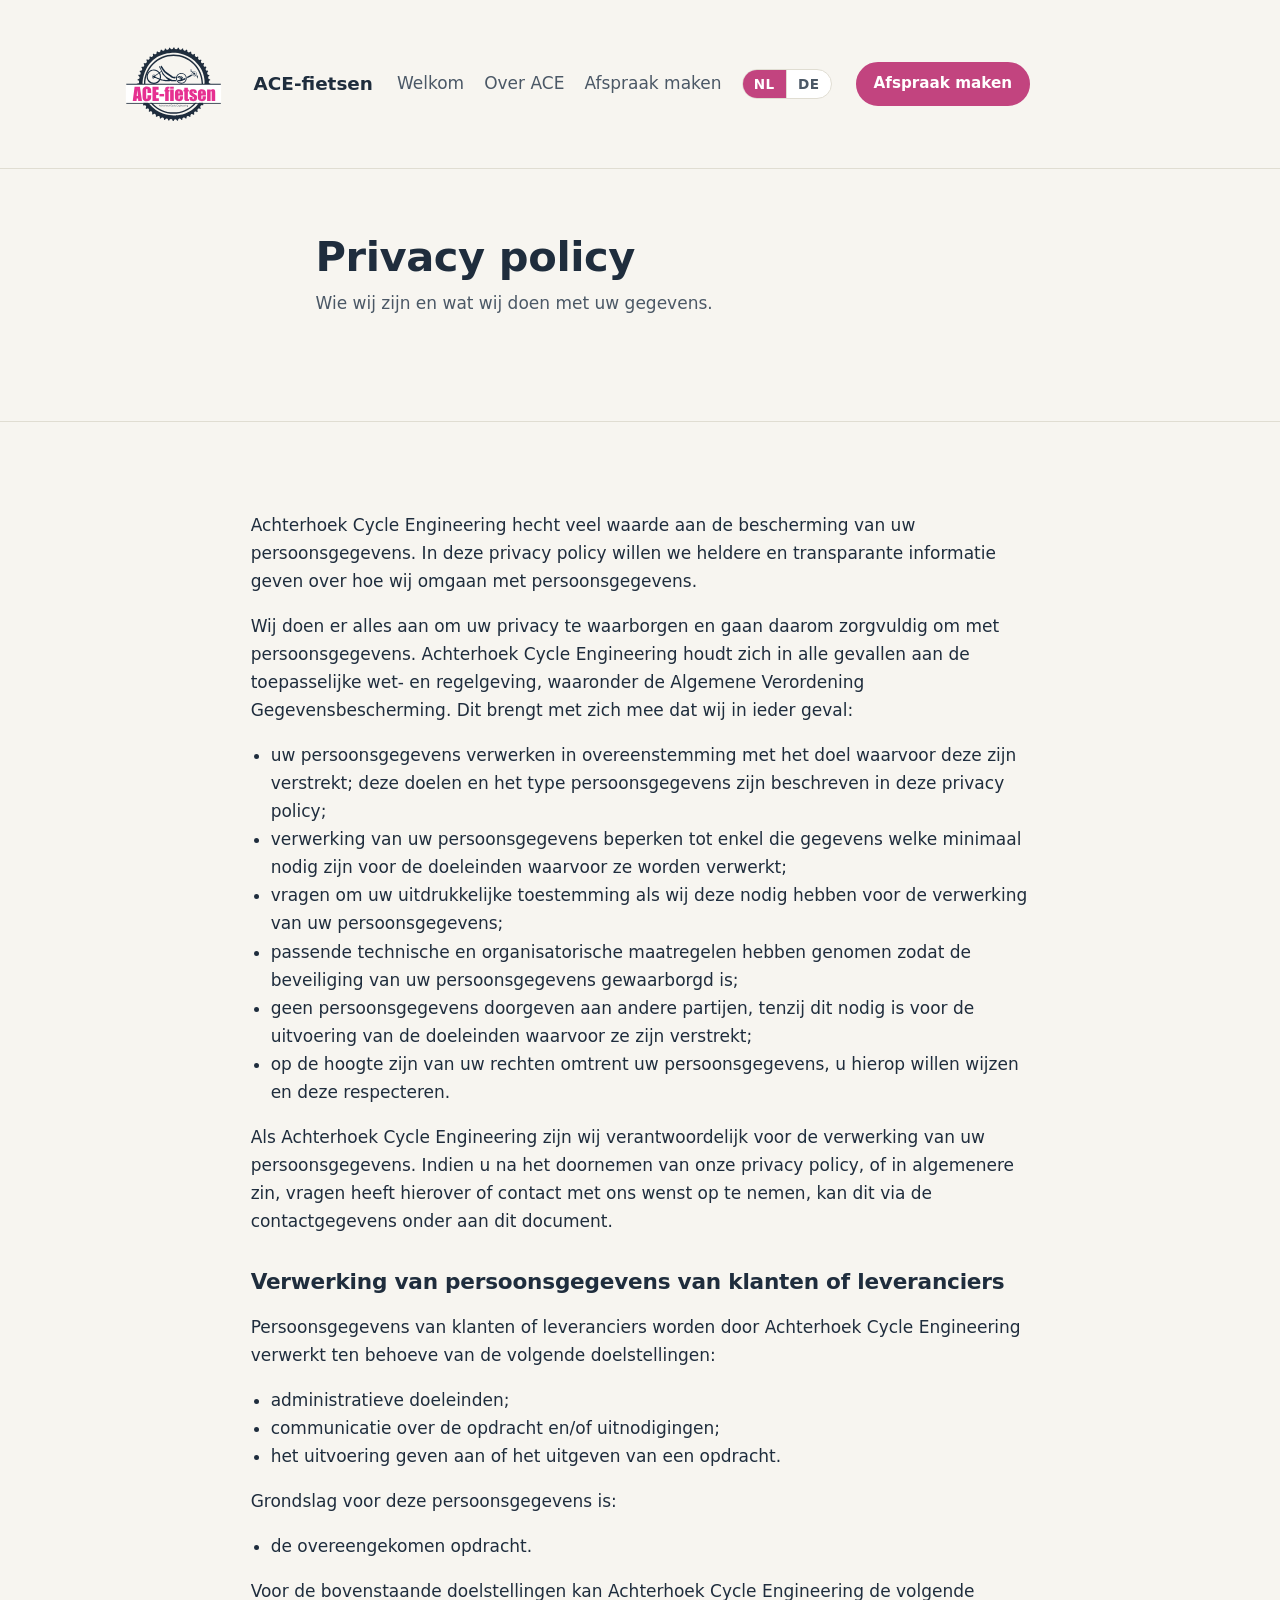
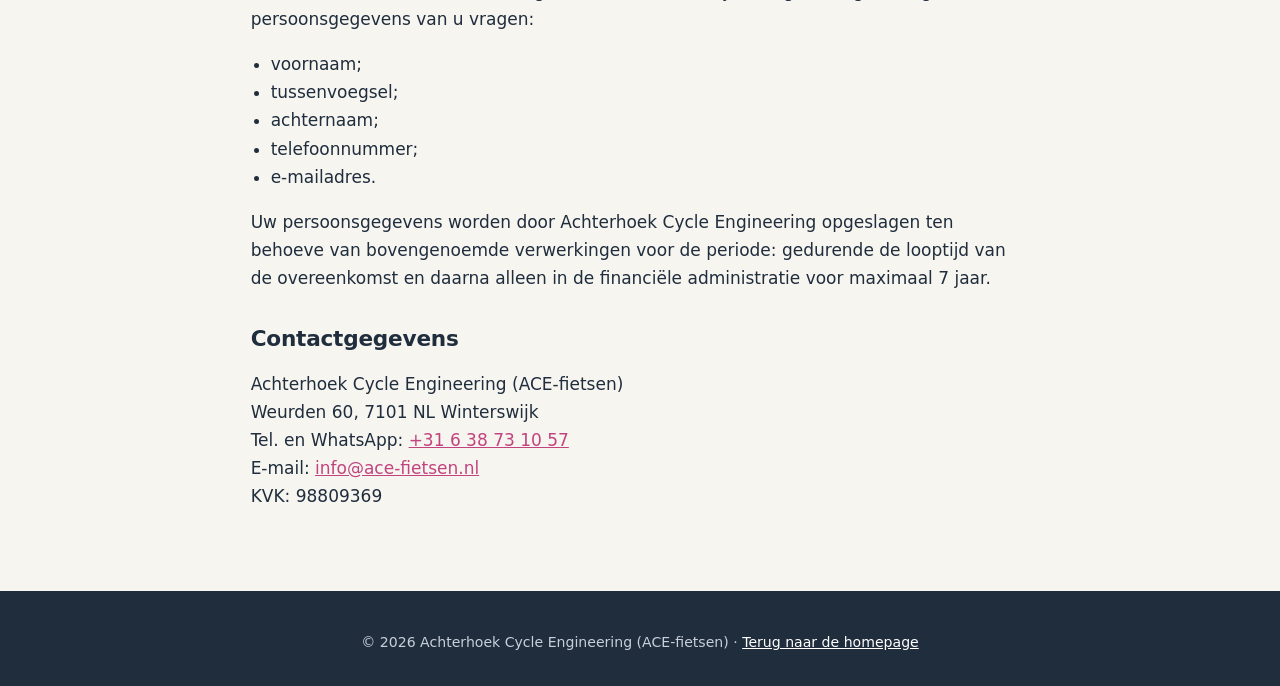
==== privacy.html @ 41c348de "Fix NL/DE spelling & grammar in i18n; polish theme, accessibility (scroll-padding, reduced motion), " ====
<!DOCTYPE html>
<html lang="nl">
<head>
  <meta charset="UTF-8" />
  <meta name="viewport" content="width=device-width, initial-scale=1" />
  <title>Privacy policy &middot; ACE-fietsen</title>
  <meta name="description" content="Privacy policy van Achterhoek Cycle Engineering (ACE-fietsen)." />
  <meta name="robots" content="noindex" />
  <script>
    try { if (localStorage.getItem("ace-lang") === "de") document.documentElement.lang = "de"; } catch (e) { /* ignore */ }
  </script>
  <link rel="stylesheet" href="css/styles.css" />
  <link rel="icon" type="image/svg+xml" href="pictures/logo_ace-fietsen.svg" />
</head>
<body data-page="privacy" id="top">
  <a class="skip-link" href="#inhoud" data-i18n="skip">Ga direct naar de inhoud</a>

  <header class="site-header">
    <div class="container nav">
      <a class="brand" href="index.html#top" aria-label="ACE-fietsen — startpagina">
        <img src="pictures/logo_ace-fietsen.svg" alt="" width="144" height="144" style="object-fit:contain" />
        <span>ACE-fietsen <span class="full">&middot; Achterhoek Cycle Engineering</span></span>
      </a>
      <nav aria-label="Hoofdmenu">
        <ul>
          <li><a href="index.html#welkom" data-i18n="nav-welkom">Welkom</a></li>
          <li><a href="index.html#over-ace" data-i18n="nav-over">Over ACE</a></li>
          <li><a href="index.html#afspraak" data-i18n="nav-afspraak">Afspraak maken</a></li>
          <li>
            <span class="lang" role="group" aria-label="Taal / Sprache">
              <button type="button" data-lang="nl" aria-pressed="true">NL</button><button type="button" data-lang="de" aria-pressed="false">DE</button>
            </span>
          </li>
        </ul>
      </nav>
      <a class="btn sm" href="index.html#afspraak" data-i18n="cta">Afspraak maken</a>
    </div>
  </header>

  <main id="inhoud">
    <section class="page-hero" aria-labelledby="titel">
      <div class="container section-head">
        <h1 id="titel" style="font-size:clamp(1.8rem,4.5vw,2.6rem);margin:0 0 .5rem" data-i18n="p-title">Privacy policy</h1>
        <p data-i18n="p-sub">Wie wij zijn en wat wij doen met uw gegevens.</p>
      </div>
    </section>

    <section aria-label="Privacy policy inhoud" style="padding-bottom:4rem">
      <div class="container prose">
        <p data-i18n="pr-1">Achterhoek Cycle Engineering hecht veel waarde aan de bescherming van uw persoonsgegevens. In deze privacy policy willen we heldere en transparante informatie geven over hoe wij omgaan met persoonsgegevens.</p>
        <p data-i18n="pr-2">Wij doen er alles aan om uw privacy te waarborgen en gaan daarom zorgvuldig om met persoonsgegevens. Achterhoek Cycle Engineering houdt zich in alle gevallen aan de toepasselijke wet- en regelgeving, waaronder de Algemene Verordening Gegevensbescherming. Dit brengt met zich mee dat wij in ieder geval:</p>
        <ul>
          <li data-i18n="pr-3a">uw persoonsgegevens verwerken in overeenstemming met het doel waarvoor deze zijn verstrekt; deze doelen en het type persoonsgegevens zijn beschreven in deze privacy policy;</li>
          <li data-i18n="pr-3b">verwerking van uw persoonsgegevens beperken tot enkel die gegevens welke minimaal nodig zijn voor de doeleinden waarvoor ze worden verwerkt;</li>
          <li data-i18n="pr-3c">vragen om uw uitdrukkelijke toestemming als wij deze nodig hebben voor de verwerking van uw persoonsgegevens;</li>
          <li data-i18n="pr-3d">passende technische en organisatorische maatregelen hebben genomen zodat de beveiliging van uw persoonsgegevens gewaarborgd is;</li>
          <li data-i18n="pr-3e">geen persoonsgegevens doorgeven aan andere partijen, tenzij dit nodig is voor de uitvoering van de doeleinden waarvoor ze zijn verstrekt;</li>
          <li data-i18n="pr-3f">op de hoogte zijn van uw rechten omtrent uw persoonsgegevens, u hierop willen wijzen en deze respecteren.</li>
        </ul>
        <p data-i18n="pr-4">Als Achterhoek Cycle Engineering zijn wij verantwoordelijk voor de verwerking van uw persoonsgegevens. Indien u na het doornemen van onze privacy policy, of in algemenere zin, vragen heeft hierover of contact met ons wenst op te nemen, kan dit via de contactgegevens onder aan dit document.</p>

        <h2 data-i18n="pr-h1">Verwerking van persoonsgegevens van klanten of leveranciers</h2>
        <p data-i18n="pr-v1">Persoonsgegevens van klanten of leveranciers worden door Achterhoek Cycle Engineering verwerkt ten behoeve van de volgende doelstellingen:</p>
        <ul>
          <li data-i18n="pr-v2">administratieve doeleinden;</li>
          <li data-i18n="pr-v3">communicatie over de opdracht en/of uitnodigingen;</li>
          <li data-i18n="pr-v4">het uitvoering geven aan of het uitgeven van een opdracht.</li>
        </ul>
        <p data-i18n="pr-v5">Grondslag voor deze persoonsgegevens is:</p>
        <ul>
          <li data-i18n="pr-v6">de overeengekomen opdracht.</li>
        </ul>
        <p data-i18n="pr-d0">Voor de bovenstaande doelstellingen kan Achterhoek Cycle Engineering de volgende persoonsgegevens van u vragen:</p>
        <ul>
          <li data-i18n="pr-d1">voornaam;</li>
          <li data-i18n="pr-d2">tussenvoegsel;</li>
          <li data-i18n="pr-d3">achternaam;</li>
          <li data-i18n="pr-d4">telefoonnummer;</li>
          <li data-i18n="pr-d5">e-mailadres.</li>
        </ul>
        <p data-i18n="pr-d6">Uw persoonsgegevens worden door Achterhoek Cycle Engineering opgeslagen ten behoeve van bovengenoemde verwerkingen voor de periode: gedurende de looptijd van de overeenkomst en daarna alleen in de financiële administratie voor maximaal 7 jaar.</p>

        <h2 data-i18n="pr-h2">Contactgegevens</h2>
        <p data-i18n="pr-c1">
          Achterhoek Cycle Engineering (ACE-fietsen)<br />
          Weurden 60, 7101 NL Winterswijk<br />
          Tel. en WhatsApp: <a href="tel:+31638731057">+31 6 38 73 10 57</a><br />
          E-mail: <a href="mailto:info@ace-fietsen.nl">info@ace-fietsen.nl</a><br />
          KVK: 98809369
        </p>
      </div>
    </section>
  </main>

  <footer class="site-footer">
    <div class="container">
      <div class="footer-bottom" style="border-top:0;margin-top:0;padding-top:0;justify-content:center">
        <span>&copy; <span id="year">2026</span> Achterhoek Cycle Engineering (ACE-fietsen) &middot; <a href="index.html" data-i18n="ft-back">Terug naar de homepage</a></span>
      </div>
    </div>
  </footer>

  <script src="js/i18n.js"></script>
  <script>document.getElementById('year').textContent = new Date().getFullYear();</script>
</body>
</html>
---- css/styles.css ----
/* ── ACE-fietsen · design tokens ─────────────────────────────── */
:root {
  --ink:        #1f2d3d;   /* logo deep navy */
  --ink-soft:   #4b5866;
  --bg:         #f7f5f0;   /* warm paper */
  --card:       #ffffff;
  --accent:     #c2447f;   /* magenta */
  --accent-dk:  #9c2f63;
  --accent-lt:  #f2cfe3;
  --amber:      #c97a1e;
  --warn-bg:    #fdf3e3;
  --line:       #e0ddd2;
  --radius:     14px;
  --shadow:     0 10px 30px rgba(31, 45, 61, .08);
  --maxw:       1080px;
}

* { box-sizing: border-box; }

html { scroll-padding-top: 180px; }
@media (prefers-reduced-motion: no-preference) {
  html { scroll-behavior: smooth; }
}

body {
  margin: 0;
  font-family: "Avenir Next", "Segoe UI", system-ui, -apple-system, sans-serif;
  font-size: 1.0625rem;
  line-height: 1.65;
  color: var(--ink);
  background: var(--bg);
}

img, svg { max-width: 100%; }

h1, h2, h3 {
  line-height: 1.15;
  letter-spacing: -0.01em;
}

a { color: var(--accent); }
a:hover { color: var(--accent-dk); }

:focus-visible {
  outline: 3px solid var(--amber);
  outline-offset: 3px;
  border-radius: 4px;
}

.container {
  width: min(var(--maxw), 100% - 2.5rem);
  margin-inline: auto;
}

.skip-link {
  position: absolute;
  left: -999px;
  top: 0;
  z-index: 100;
  background: var(--ink);
  color: #fff;
  padding: .6rem 1rem;
  border-radius: 0 0 8px 0;
}
.skip-link:focus { left: 0; }

/* ── Header (sticky) ─────────────────────────────────────────── */
.site-header {
  position: sticky;
  top: 0;
  z-index: 50;
  background: rgba(247, 245, 240, .92);
  backdrop-filter: blur(8px);
  border-bottom: 1px solid var(--line);
}

.nav {
  display: flex;
  flex-wrap: wrap;
  align-items: center;
  gap: .5rem 1.5rem;
  padding: .75rem 0;
}

.brand {
  display: flex;
  align-items: center;
  gap: .6rem;
  font-weight: 700;
  font-size: 1.15rem;
  text-decoration: none;
  color: var(--ink);
}
.brand svg { width: 30px; height: 30px; flex: none; }
.brand .full { display: none; }

.nav ul {
  display: flex;
  flex-wrap: wrap;
  gap: .25rem 1.25rem;
  list-style: none;
  margin: 0;
  padding: 0;
}

.nav ul a {
  color: var(--ink-soft);
  text-decoration: none;
  font-weight: 500;
  padding: .3rem 0;
}
.nav ul a:hover { color: var(--accent); text-decoration: underline; }

/* language toggle */
.lang {
  display: inline-flex;
  align-items: center;
  border: 1px solid var(--line);
  border-radius: 999px;
  overflow: hidden;
  background: var(--card);
}
.lang button {
  appearance: none;
  border: 0;
  background: transparent;
  padding: .35rem .7rem;
  font: inherit;
  font-size: .85rem;
  font-weight: 700;
  letter-spacing: .03em;
  color: var(--ink-soft);
  cursor: pointer;
  line-height: 1.2;
}
.lang button:first-child { border-right: 1px solid var(--line); }
.lang button[aria-pressed="true"] { background: var(--accent); color: #fff; }
.lang button:hover:not([aria-pressed="true"]) { color: var(--accent); }

.btn {
  display: inline-flex;
  align-items: center;
  gap: .5rem;
  background: var(--accent);
  color: #fff;
  font-weight: 600;
  text-decoration: none;
  padding: .7rem 1.3rem;
  border-radius: 999px;
  border: 2px solid var(--accent);
  cursor: pointer;
  font-size: 1rem;
  transition: background .15s, transform .1s;
}
.btn:hover { background: var(--accent-dk); border-color: var(--accent-dk); }
.btn:active { transform: translateY(1px); }
.btn.sm { padding: .45rem 1rem; font-size: .95rem; }

/* ── Hero ────────────────────────────────────────────────────── */
.hero {
  padding: clamp(3.5rem, 9vw, 6.5rem) 0 clamp(2.5rem, 7vw, 5rem);
  display: grid;
  gap: 2rem;
  align-items: center;
}

.eyebrow {
  display: inline-block;
  font-size: .85rem;
  font-weight: 700;
  letter-spacing: .08em;
  text-transform: uppercase;
  color: var(--accent-dk);
  background: var(--accent-lt);
  padding: .35rem .9rem;
  border-radius: 999px;
  margin-bottom: 1.1rem;
}

.hero h1 {
  font-size: clamp(2.1rem, 5.2vw, 3.4rem);
  margin: 0 0 1rem;
}

.hero p.lead {
  font-size: clamp(1.1rem, 2.2vw, 1.3rem);
  color: var(--ink-soft);
  max-width: 34ch;
  margin: 0 0 1.75rem;
}

.hero-lead { margin-bottom: 1.75rem; }
.hero-lead p.lead { margin: 0; }
#afspraak .section-head { margin-bottom: 1.1rem; }

/* ── Sections ────────────────────────────────────────────────── */
section { padding: clamp(2.5rem, 6vw, 4.5rem) 0; }
section + section { border-top: 1px solid var(--line); }

.section-head { max-width: 60ch; margin-bottom: 2rem; }
.section-head h2 { font-size: clamp(1.6rem, 3.4vw, 2.2rem); margin: 0 0 .6rem; }
.section-head p { color: var(--ink-soft); margin: 0; }

/* service cards */
.cards {
  display: grid;
  gap: 1.25rem;
  grid-template-columns: repeat(auto-fit, minmax(250px, 1fr));
}

.card {
  background: var(--card);
  border: 1px solid var(--line);
  border-radius: var(--radius);
  padding: 1.5rem;
  box-shadow: var(--shadow);
}
.card .icon {
  width: 46px; height: 46px;
  display: grid; place-items: center;
  background: var(--accent-lt);
  border-radius: 12px;
  margin-bottom: 1rem;
  color: var(--accent);
}
.card .icon svg { width: 26px; height: 26px; }
.card h3 { margin: 0 0 .5rem; font-size: 1.15rem; }
.card p { margin: 0; color: var(--ink-soft); }

/* about */
.about { display: grid; gap: 1rem; max-width: 72ch; }
.about p { margin: 0; }

/* booking grid */
.booking { display: grid; gap: 1.5rem; grid-template-columns: 1fr; max-width: 64ch; }

.contact-list {
  list-style: none;
  margin: 1rem 0 0;
  padding: 0;
  display: grid;
  gap: .7rem;
}
.contact-list li {
  display: flex;
  gap: .8rem;
  align-items: center;
  background: var(--card);
  border: 1px solid var(--line);
  padding: .75rem 1rem;
  border-radius: var(--radius);
}
.contact-list .icon { color: var(--accent); flex: none; margin-top: .15rem; }
.contact-list .icon svg { width: 22px; height: 22px; }
.wa-box { display: flex; flex-direction: column; align-items: flex-start; gap: .55rem; }
.wa-box > span { display: inline; }
.contact-list li:has(> .wa-box) { align-items: flex-start; }
.contact-list b { display:inline; font-size:.95rem; color:var(--ink); font-weight:600; margin-right:.5ch; }
.contact-soft { font-weight: 400; color: var(--ink-soft); }
.contact-list a { text-decoration: none; font-weight: 600; }
.contact-list a:hover { text-decoration: underline; }
.contact-list .btn.wa {
  margin: 0;
  padding: .45rem .9rem;
  font-size: .88rem;
  font-weight: 600;
  white-space: nowrap;
  color: #fff;
  background: var(--accent);
  border-color: var(--accent);
}
.contact-list .btn.wa:hover { background: var(--accent-dk); border-color: var(--accent-dk); text-decoration: none;
}
@media (max-width: 480px) { .contact-list .btn.wa { margin-left: 0; margin-top: .4rem; } }

/* footer */
.site-footer {
  background: var(--ink);
  color: #c8d0da;
  padding: 2.5rem 0 2rem;
}
.site-footer a { color: #fff; }
.footer-grid {
  display: grid;
  gap: 1.75rem;
  grid-template-columns: repeat(auto-fit, minmax(220px, 1fr));
}
.site-footer h4 {
  color: #fff;
  font-size: .95rem;
  letter-spacing: .06em;
  text-transform: uppercase;
  margin: 0 0 .6rem;
}
.site-footer p, .site-footer li { margin: 0; font-size: .98rem; }
.site-footer ul { list-style: none; padding: 0; display: grid; gap: .4rem; }
.footer-bottom {
  margin-top: 2rem;
  padding-top: 1.25rem;
  border-top: 1px solid #3a4a5c;
  font-size: .88rem;
  display: flex;
  flex-wrap: wrap;
  gap: .5rem 1.5rem;
  justify-content: space-between;
}

/* ── Privacy page ────────────────────────────────────────────── */
.prose { max-width: 72ch; }
.prose h2 { font-size: 1.35rem; margin-top: 2.2rem; }
.prose ul { padding-left: 1.25rem; }
.page-hero { padding-top: clamp(2.5rem, 6vw, 4rem); }

/* ── Mobile ──────────────────────────────────────────────────── */
@media (max-width: 640px) {
  body { font-size: 1rem; }

  .site-header { top: 0; }
  .nav {
    flex-wrap: wrap;
    gap: .5rem 1rem;
    padding: .6rem 0;
    row-gap: .15rem;
    justify-content: space-between;
  }
  .brand { font-size: 1.05rem; }
  .brand img { width: 120px; height: 120px; }
  .nav ul { flex: 1 1 100%; justify-content: space-between; gap: .1rem .9rem; order: 3; }
  .nav .btn { margin-left: auto; }

  .hero { padding-top: 2.5rem; }

  .card { padding: 1.15rem; }
  .section-head { margin-bottom: 1.5rem; }

  .contact-list li { flex-direction: row; padding: .8rem .9rem; gap: .7rem; }
  .contact-list span:last-child { min-width: 0; }

  .footer-grid { grid-template-columns: 1fr; gap: 1.5rem; }
  .footer-bottom { flex-direction: column; align-items: flex-start; gap: .35rem; }
}

@media (max-width: 380px) {
  .nav .btn.sm { padding: .4rem .8rem; font-size: .85rem; }
}
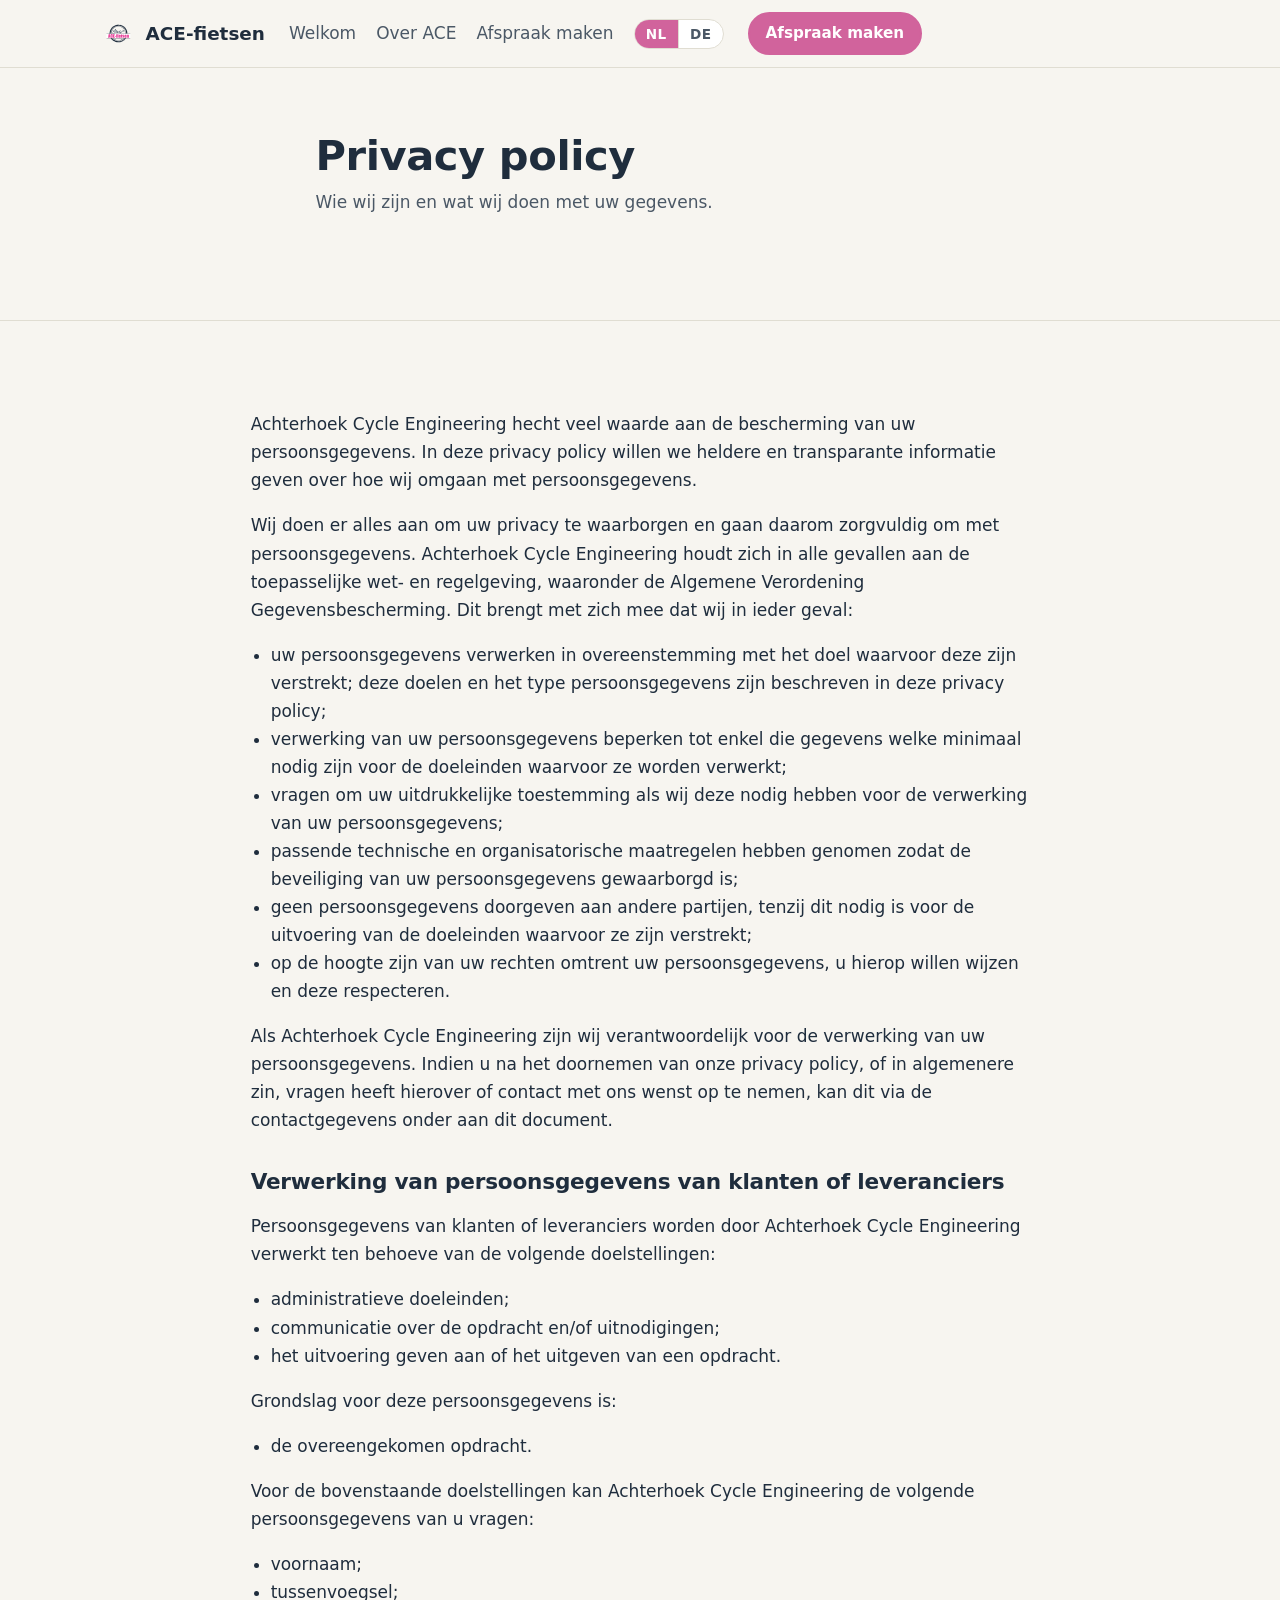
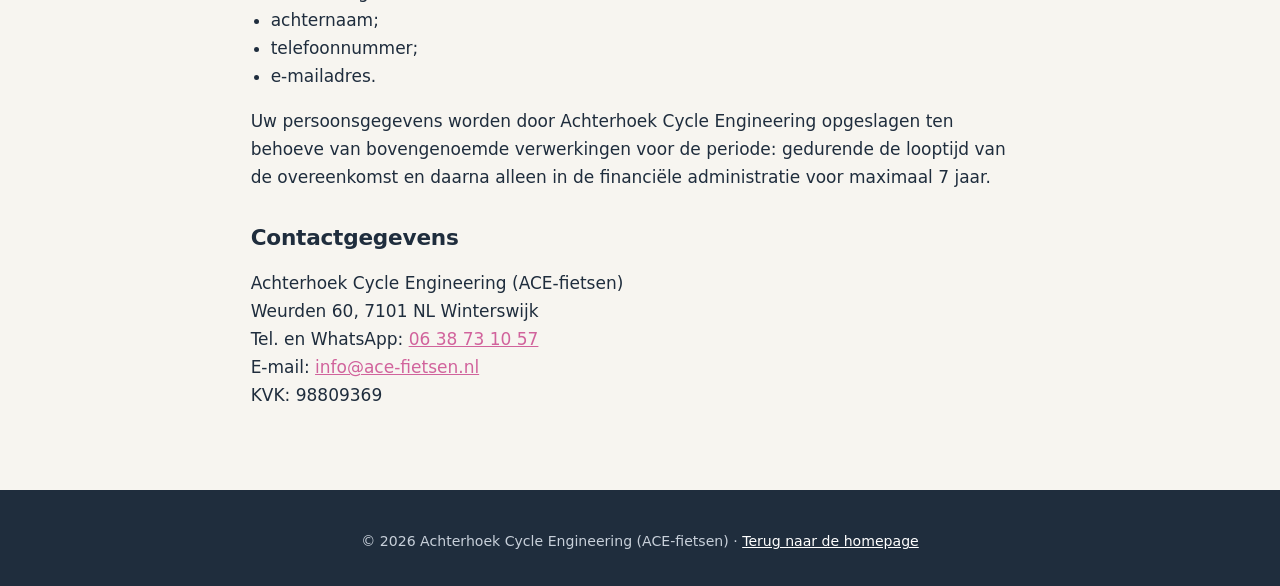
==== commit 28ba1f38: "Soften pink, shorten opening note, remove KVK from booking, mobile layout, add NL/DE language switch" ====
--- a/privacy.html
+++ b/privacy.html
@@ -6,19 +6,16 @@
   <title>Privacy policy &middot; ACE-fietsen</title>
   <meta name="description" content="Privacy policy van Achterhoek Cycle Engineering (ACE-fietsen)." />
   <meta name="robots" content="noindex" />
-  <script>
-    try { if (localStorage.getItem("ace-lang") === "de") document.documentElement.lang = "de"; } catch (e) { /* ignore */ }
-  </script>
   <link rel="stylesheet" href="css/styles.css" />
   <link rel="icon" type="image/svg+xml" href="pictures/logo_ace-fietsen.svg" />
 </head>
-<body data-page="privacy" id="top">
+<body data-page="privacy">
   <a class="skip-link" href="#inhoud" data-i18n="skip">Ga direct naar de inhoud</a>
 
   <header class="site-header">
     <div class="container nav">
       <a class="brand" href="index.html#top" aria-label="ACE-fietsen — startpagina">
-        <img src="pictures/logo_ace-fietsen.svg" alt="" width="144" height="144" style="object-fit:contain" />
+        <img src="pictures/logo_ace-fietsen.svg" alt="" width="36" height="36" style="object-fit:contain" />
         <span>ACE-fietsen <span class="full">&middot; Achterhoek Cycle Engineering</span></span>
       </a>
       <nav aria-label="Hoofdmenu">
@@ -84,7 +81,7 @@
         <p data-i18n="pr-c1">
           Achterhoek Cycle Engineering (ACE-fietsen)<br />
           Weurden 60, 7101 NL Winterswijk<br />
-          Tel. en WhatsApp: <a href="tel:+31638731057">+31 6 38 73 10 57</a><br />
+          Tel. en WhatsApp: <a href="tel:+31638731057">06 38 73 10 57</a><br />
           E-mail: <a href="mailto:info@ace-fietsen.nl">info@ace-fietsen.nl</a><br />
           KVK: 98809369
         </p>
--- a/css/styles.css
+++ b/css/styles.css
@@ -4,9 +4,9 @@
   --ink-soft:   #4b5866;
   --bg:         #f7f5f0;   /* warm paper */
   --card:       #ffffff;
-  --accent:     #c2447f;   /* magenta */
-  --accent-dk:  #9c2f63;
-  --accent-lt:  #f2cfe3;
+  --accent:     #d1639c;   /* softer magenta */
+  --accent-dk:  #a93f7d;
+  --accent-lt:  #f7e2ee;
   --amber:      #c97a1e;
   --warn-bg:    #fdf3e3;
   --line:       #e0ddd2;
@@ -17,10 +17,7 @@
 
 * { box-sizing: border-box; }
 
-html { scroll-padding-top: 180px; }
-@media (prefers-reduced-motion: no-preference) {
-  html { scroll-behavior: smooth; }
-}
+html { scroll-behavior: smooth; }
 
 body {
   margin: 0;
@@ -142,7 +139,7 @@
   align-items: center;
   gap: .5rem;
   background: var(--accent);
-  color: #fff;
+  color: #fff !important;
   font-weight: 600;
   text-decoration: none;
   padding: .7rem 1.3rem;
@@ -154,6 +151,12 @@
 }
 .btn:hover { background: var(--accent-dk); border-color: var(--accent-dk); }
 .btn:active { transform: translateY(1px); }
+.btn.ghost {
+  background: transparent;
+  color: var(--ink) !important;
+  border-color: var(--ink);
+}
+.btn.ghost:hover { background: var(--ink); color: #fff !important; }
 .btn.sm { padding: .45rem 1rem; font-size: .95rem; }
 
 /* ── Hero ────────────────────────────────────────────────────── */
@@ -170,7 +173,7 @@
   font-weight: 700;
   letter-spacing: .08em;
   text-transform: uppercase;
-  color: var(--accent-dk);
+  color: var(--accent);
   background: var(--accent-lt);
   padding: .35rem .9rem;
   border-radius: 999px;
@@ -189,9 +192,22 @@
   margin: 0 0 1.75rem;
 }
 
-.hero-lead { margin-bottom: 1.75rem; }
-.hero-lead p.lead { margin: 0; }
-#afspraak .section-head { margin-bottom: 1.1rem; }
+.hero .actions { display: flex; flex-wrap: wrap; gap: .9rem; }
+
+.hours-note {
+  margin-top: 2rem;
+  background: var(--warn-bg);
+  border: 1px solid #f0dcb8;
+  color: #7a4a0d;
+  font-weight: 600;
+  padding: .8rem 1.1rem;
+  border-radius: var(--radius);
+  display: inline-flex;
+  align-items: center;
+  gap: .55rem;
+  max-width: 100%;
+}
+.hours-note svg { flex: none; }
 
 /* ── Sections ────────────────────────────────────────────────── */
 section { padding: clamp(2.5rem, 6vw, 4.5rem) 0; }
@@ -230,48 +246,34 @@
 /* about */
 .about { display: grid; gap: 1rem; max-width: 72ch; }
 .about p { margin: 0; }
+.about p.lead { font-size: 1.15rem; color: var(--ink); }
+.sig { color: var(--ink-soft); font-style: italic; }
 
 /* booking grid */
 .booking { display: grid; gap: 1.5rem; grid-template-columns: 1fr; max-width: 64ch; }
 
 .contact-list {
   list-style: none;
-  margin: 1rem 0 0;
+  margin: 1.5rem 0 0;
   padding: 0;
   display: grid;
-  gap: .7rem;
+  gap: .9rem;
 }
 .contact-list li {
   display: flex;
-  gap: .8rem;
-  align-items: center;
+  gap: .9rem;
+  align-items: flex-start;
   background: var(--card);
   border: 1px solid var(--line);
-  padding: .75rem 1rem;
+  padding: .9rem 1.1rem;
   border-radius: var(--radius);
 }
 .contact-list .icon { color: var(--accent); flex: none; margin-top: .15rem; }
 .contact-list .icon svg { width: 22px; height: 22px; }
-.wa-box { display: flex; flex-direction: column; align-items: flex-start; gap: .55rem; }
-.wa-box > span { display: inline; }
-.contact-list li:has(> .wa-box) { align-items: flex-start; }
-.contact-list b { display:inline; font-size:.95rem; color:var(--ink); font-weight:600; margin-right:.5ch; }
+.contact-list b { display: block; font-size: .9rem; color: var(--ink-soft); font-weight: 600; }
 .contact-soft { font-weight: 400; color: var(--ink-soft); }
 .contact-list a { text-decoration: none; font-weight: 600; }
 .contact-list a:hover { text-decoration: underline; }
-.contact-list .btn.wa {
-  margin: 0;
-  padding: .45rem .9rem;
-  font-size: .88rem;
-  font-weight: 600;
-  white-space: nowrap;
-  color: #fff;
-  background: var(--accent);
-  border-color: var(--accent);
-}
-.contact-list .btn.wa:hover { background: var(--accent-dk); border-color: var(--accent-dk); text-decoration: none;
-}
-@media (max-width: 480px) { .contact-list .btn.wa { margin-left: 0; margin-top: .4rem; } }
 
 /* footer */
 .site-footer {
@@ -324,11 +326,14 @@
     justify-content: space-between;
   }
   .brand { font-size: 1.05rem; }
-  .brand img { width: 120px; height: 120px; }
+  .brand img { width: 30px; height: 30px; }
   .nav ul { flex: 1 1 100%; justify-content: space-between; gap: .1rem .9rem; order: 3; }
   .nav .btn { margin-left: auto; }
 
   .hero { padding-top: 2.5rem; }
+  .hero .actions { flex-direction: column; align-items: stretch; }
+  .hero .actions .btn { justify-content: center; }
+  .hours-note { white-space: normal; }
 
   .card { padding: 1.15rem; }
   .section-head { margin-bottom: 1.5rem; }
@@ -342,4 +347,5 @@
 
 @media (max-width: 380px) {
   .nav .btn.sm { padding: .4rem .8rem; font-size: .85rem; }
-}
+  .hero .actions .btn { padding: .65rem 1rem; font-size: .95rem; }
+}
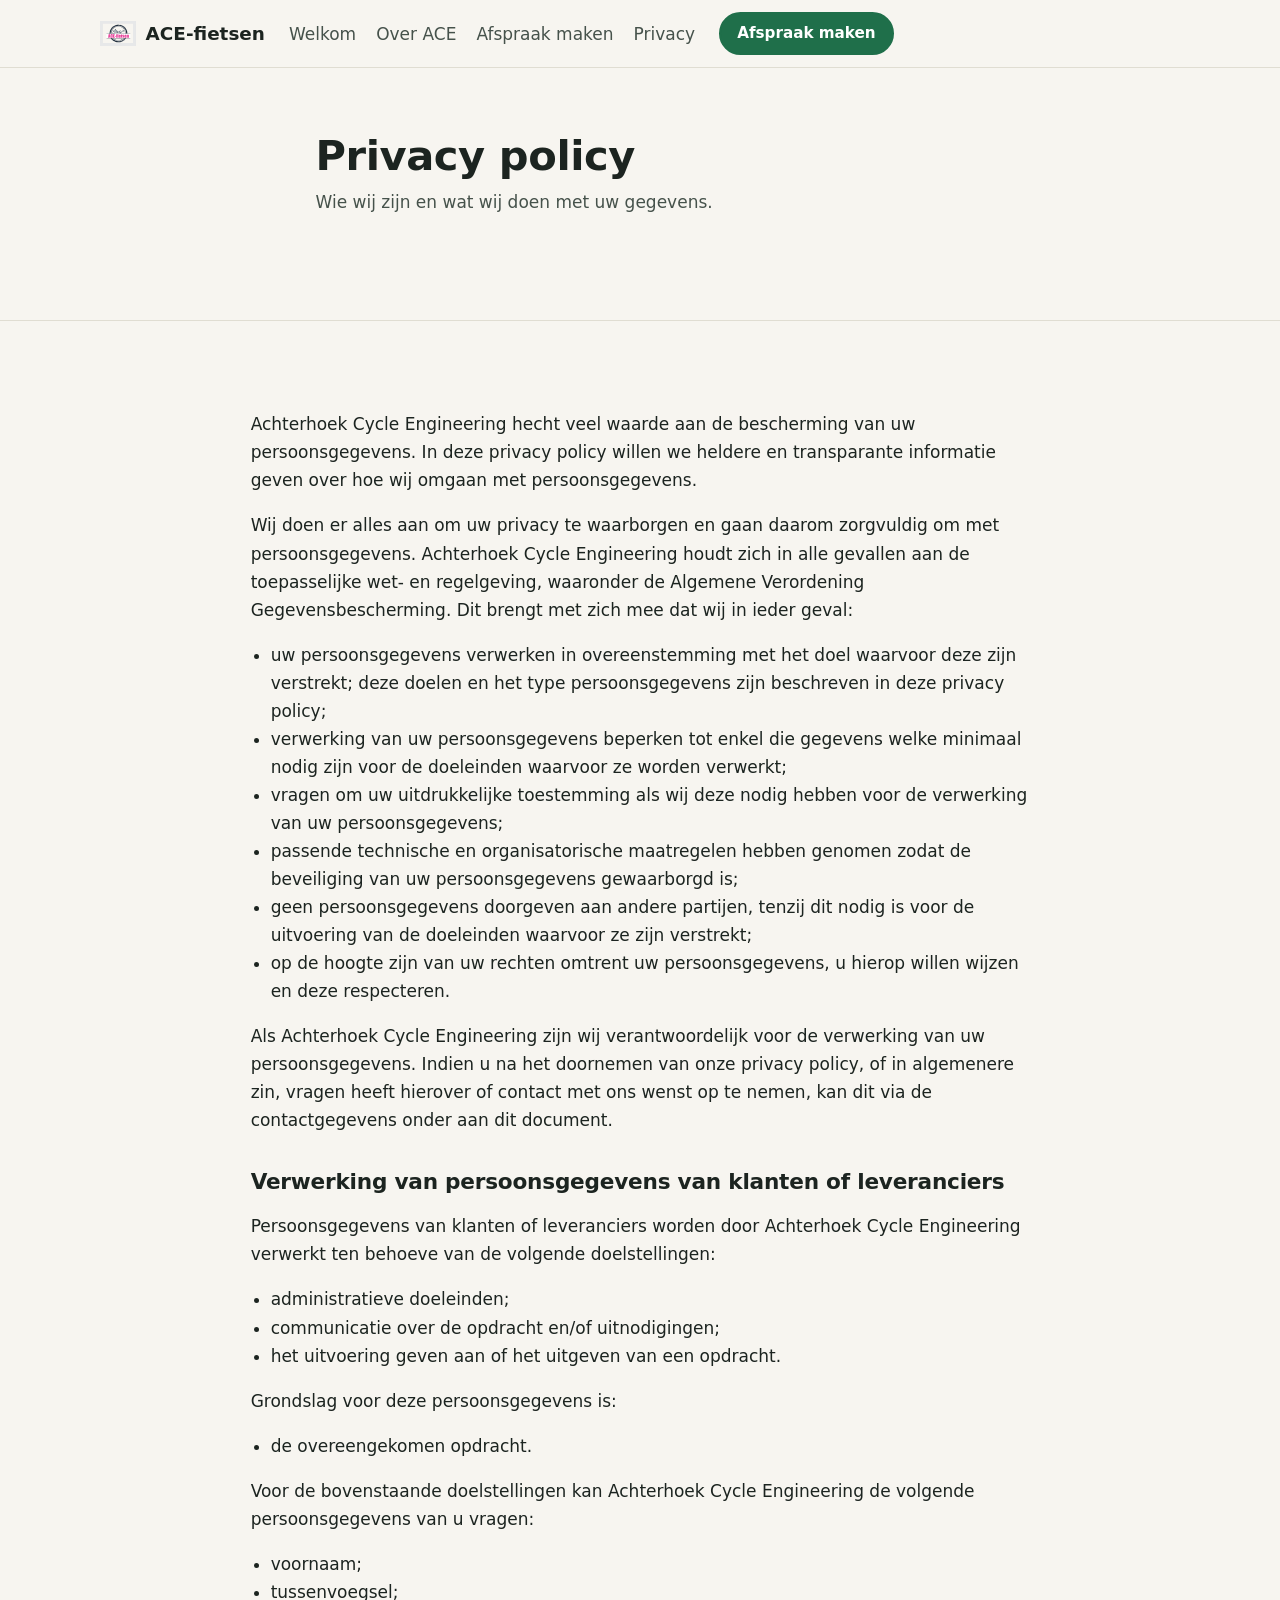
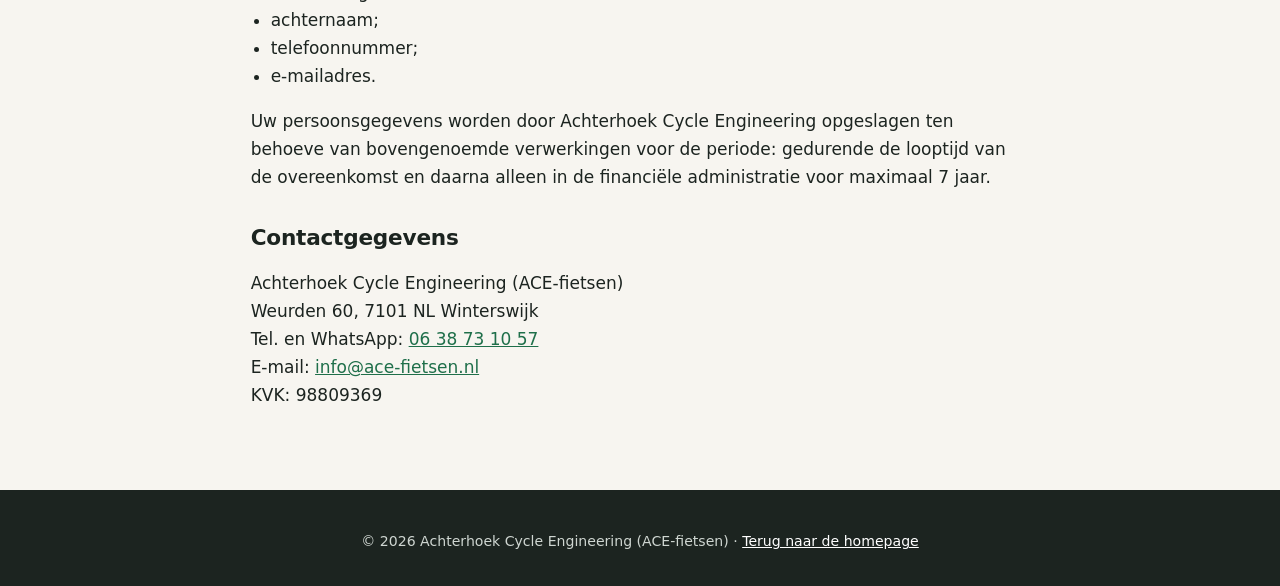
==== commit a7653b4b: "Add ACE-fietsen website (Welkom, Over ACE, Afspraak, Privacy)" ====
--- a/privacy.html
+++ b/privacy.html
@@ -9,8 +9,8 @@
   <link rel="stylesheet" href="css/styles.css" />
   <link rel="icon" type="image/svg+xml" href="pictures/logo_ace-fietsen.svg" />
 </head>
-<body data-page="privacy">
-  <a class="skip-link" href="#inhoud" data-i18n="skip">Ga direct naar de inhoud</a>
+<body>
+  <a class="skip-link" href="#inhoud">Ga direct naar de inhoud</a>
 
   <header class="site-header">
     <div class="container nav">
@@ -20,65 +20,61 @@
       </a>
       <nav aria-label="Hoofdmenu">
         <ul>
-          <li><a href="index.html#welkom" data-i18n="nav-welkom">Welkom</a></li>
-          <li><a href="index.html#over-ace" data-i18n="nav-over">Over ACE</a></li>
-          <li><a href="index.html#afspraak" data-i18n="nav-afspraak">Afspraak maken</a></li>
-          <li>
-            <span class="lang" role="group" aria-label="Taal / Sprache">
-              <button type="button" data-lang="nl" aria-pressed="true">NL</button><button type="button" data-lang="de" aria-pressed="false">DE</button>
-            </span>
-          </li>
+          <li><a href="index.html#welkom">Welkom</a></li>
+          <li><a href="index.html#over-ace">Over ACE</a></li>
+          <li><a href="index.html#afspraak">Afspraak maken</a></li>
+          <li><a href="privacy.html" aria-current="page">Privacy</a></li>
         </ul>
       </nav>
-      <a class="btn sm" href="index.html#afspraak" data-i18n="cta">Afspraak maken</a>
+      <a class="btn sm" href="index.html#afspraak">Afspraak maken</a>
     </div>
   </header>
 
   <main id="inhoud">
     <section class="page-hero" aria-labelledby="titel">
       <div class="container section-head">
-        <h1 id="titel" style="font-size:clamp(1.8rem,4.5vw,2.6rem);margin:0 0 .5rem" data-i18n="p-title">Privacy policy</h1>
-        <p data-i18n="p-sub">Wie wij zijn en wat wij doen met uw gegevens.</p>
+        <h1 id="titel" style="font-size:clamp(1.8rem,4.5vw,2.6rem);margin:0 0 .5rem">Privacy policy</h1>
+        <p>Wie wij zijn en wat wij doen met uw gegevens.</p>
       </div>
     </section>
 
     <section aria-label="Privacy policy inhoud" style="padding-bottom:4rem">
       <div class="container prose">
-        <p data-i18n="pr-1">Achterhoek Cycle Engineering hecht veel waarde aan de bescherming van uw persoonsgegevens. In deze privacy policy willen we heldere en transparante informatie geven over hoe wij omgaan met persoonsgegevens.</p>
-        <p data-i18n="pr-2">Wij doen er alles aan om uw privacy te waarborgen en gaan daarom zorgvuldig om met persoonsgegevens. Achterhoek Cycle Engineering houdt zich in alle gevallen aan de toepasselijke wet- en regelgeving, waaronder de Algemene Verordening Gegevensbescherming. Dit brengt met zich mee dat wij in ieder geval:</p>
+        <p>Achterhoek Cycle Engineering hecht veel waarde aan de bescherming van uw persoonsgegevens. In deze privacy policy willen we heldere en transparante informatie geven over hoe wij omgaan met persoonsgegevens.</p>
+        <p>Wij doen er alles aan om uw privacy te waarborgen en gaan daarom zorgvuldig om met persoonsgegevens. Achterhoek Cycle Engineering houdt zich in alle gevallen aan de toepasselijke wet- en regelgeving, waaronder de Algemene Verordening Gegevensbescherming. Dit brengt met zich mee dat wij in ieder geval:</p>
         <ul>
-          <li data-i18n="pr-3a">uw persoonsgegevens verwerken in overeenstemming met het doel waarvoor deze zijn verstrekt; deze doelen en het type persoonsgegevens zijn beschreven in deze privacy policy;</li>
-          <li data-i18n="pr-3b">verwerking van uw persoonsgegevens beperken tot enkel die gegevens welke minimaal nodig zijn voor de doeleinden waarvoor ze worden verwerkt;</li>
-          <li data-i18n="pr-3c">vragen om uw uitdrukkelijke toestemming als wij deze nodig hebben voor de verwerking van uw persoonsgegevens;</li>
-          <li data-i18n="pr-3d">passende technische en organisatorische maatregelen hebben genomen zodat de beveiliging van uw persoonsgegevens gewaarborgd is;</li>
-          <li data-i18n="pr-3e">geen persoonsgegevens doorgeven aan andere partijen, tenzij dit nodig is voor de uitvoering van de doeleinden waarvoor ze zijn verstrekt;</li>
-          <li data-i18n="pr-3f">op de hoogte zijn van uw rechten omtrent uw persoonsgegevens, u hierop willen wijzen en deze respecteren.</li>
+          <li>uw persoonsgegevens verwerken in overeenstemming met het doel waarvoor deze zijn verstrekt; deze doelen en het type persoonsgegevens zijn beschreven in deze privacy policy;</li>
+          <li>verwerking van uw persoonsgegevens beperken tot enkel die gegevens welke minimaal nodig zijn voor de doeleinden waarvoor ze worden verwerkt;</li>
+          <li>vragen om uw uitdrukkelijke toestemming als wij deze nodig hebben voor de verwerking van uw persoonsgegevens;</li>
+          <li>passende technische en organisatorische maatregelen hebben genomen zodat de beveiliging van uw persoonsgegevens gewaarborgd is;</li>
+          <li>geen persoonsgegevens doorgeven aan andere partijen, tenzij dit nodig is voor de uitvoering van de doeleinden waarvoor ze zijn verstrekt;</li>
+          <li>op de hoogte zijn van uw rechten omtrent uw persoonsgegevens, u hierop willen wijzen en deze respecteren.</li>
         </ul>
-        <p data-i18n="pr-4">Als Achterhoek Cycle Engineering zijn wij verantwoordelijk voor de verwerking van uw persoonsgegevens. Indien u na het doornemen van onze privacy policy, of in algemenere zin, vragen heeft hierover of contact met ons wenst op te nemen, kan dit via de contactgegevens onder aan dit document.</p>
+        <p>Als Achterhoek Cycle Engineering zijn wij verantwoordelijk voor de verwerking van uw persoonsgegevens. Indien u na het doornemen van onze privacy policy, of in algemenere zin, vragen heeft hierover of contact met ons wenst op te nemen, kan dit via de contactgegevens onder aan dit document.</p>
 
-        <h2 data-i18n="pr-h1">Verwerking van persoonsgegevens van klanten of leveranciers</h2>
-        <p data-i18n="pr-v1">Persoonsgegevens van klanten of leveranciers worden door Achterhoek Cycle Engineering verwerkt ten behoeve van de volgende doelstellingen:</p>
+        <h2>Verwerking van persoonsgegevens van klanten of leveranciers</h2>
+        <p>Persoonsgegevens van klanten of leveranciers worden door Achterhoek Cycle Engineering verwerkt ten behoeve van de volgende doelstellingen:</p>
         <ul>
-          <li data-i18n="pr-v2">administratieve doeleinden;</li>
-          <li data-i18n="pr-v3">communicatie over de opdracht en/of uitnodigingen;</li>
-          <li data-i18n="pr-v4">het uitvoering geven aan of het uitgeven van een opdracht.</li>
+          <li>administratieve doeleinden;</li>
+          <li>communicatie over de opdracht en/of uitnodigingen;</li>
+          <li>het uitvoering geven aan of het uitgeven van een opdracht.</li>
         </ul>
-        <p data-i18n="pr-v5">Grondslag voor deze persoonsgegevens is:</p>
+        <p>Grondslag voor deze persoonsgegevens is:</p>
         <ul>
-          <li data-i18n="pr-v6">de overeengekomen opdracht.</li>
+          <li>de overeengekomen opdracht.</li>
         </ul>
-        <p data-i18n="pr-d0">Voor de bovenstaande doelstellingen kan Achterhoek Cycle Engineering de volgende persoonsgegevens van u vragen:</p>
+        <p>Voor de bovenstaande doelstellingen kan Achterhoek Cycle Engineering de volgende persoonsgegevens van u vragen:</p>
         <ul>
-          <li data-i18n="pr-d1">voornaam;</li>
-          <li data-i18n="pr-d2">tussenvoegsel;</li>
-          <li data-i18n="pr-d3">achternaam;</li>
-          <li data-i18n="pr-d4">telefoonnummer;</li>
-          <li data-i18n="pr-d5">e-mailadres.</li>
+          <li>voornaam;</li>
+          <li>tussenvoegsel;</li>
+          <li>achternaam;</li>
+          <li>telefoonnummer;</li>
+          <li>e-mailadres.</li>
         </ul>
-        <p data-i18n="pr-d6">Uw persoonsgegevens worden door Achterhoek Cycle Engineering opgeslagen ten behoeve van bovengenoemde verwerkingen voor de periode: gedurende de looptijd van de overeenkomst en daarna alleen in de financiële administratie voor maximaal 7 jaar.</p>
+        <p>Uw persoonsgegevens worden door Achterhoek Cycle Engineering opgeslagen ten behoeve van bovengenoemde verwerkingen voor de periode: gedurende de looptijd van de overeenkomst en daarna alleen in de financiële administratie voor maximaal 7 jaar.</p>
 
-        <h2 data-i18n="pr-h2">Contactgegevens</h2>
-        <p data-i18n="pr-c1">
+        <h2>Contactgegevens</h2>
+        <p>
           Achterhoek Cycle Engineering (ACE-fietsen)<br />
           Weurden 60, 7101 NL Winterswijk<br />
           Tel. en WhatsApp: <a href="tel:+31638731057">06 38 73 10 57</a><br />
@@ -92,12 +88,11 @@
   <footer class="site-footer">
     <div class="container">
       <div class="footer-bottom" style="border-top:0;margin-top:0;padding-top:0;justify-content:center">
-        <span>&copy; <span id="year">2026</span> Achterhoek Cycle Engineering (ACE-fietsen) &middot; <a href="index.html" data-i18n="ft-back">Terug naar de homepage</a></span>
+        <span>&copy; <span id="year">2026</span> Achterhoek Cycle Engineering (ACE-fietsen) &middot; <a href="index.html">Terug naar de homepage</a></span>
       </div>
     </div>
   </footer>
 
-  <script src="js/i18n.js"></script>
   <script>document.getElementById('year').textContent = new Date().getFullYear();</script>
 </body>
 </html>
--- a/css/styles.css
+++ b/css/styles.css
@@ -1,17 +1,17 @@
 /* ── ACE-fietsen · design tokens ─────────────────────────────── */
 :root {
-  --ink:        #1f2d3d;   /* logo deep navy */
-  --ink-soft:   #4b5866;
+  --ink:        #1c2420;   /* near-black green */
+  --ink-soft:   #46524b;
   --bg:         #f7f5f0;   /* warm paper */
   --card:       #ffffff;
-  --accent:     #d1639c;   /* softer magenta */
-  --accent-dk:  #a93f7d;
-  --accent-lt:  #f7e2ee;
+  --accent:     #1f6f4a;   /* deep bicycle-green */
+  --accent-dk:  #155236;
+  --accent-lt:  #e3efe8;
   --amber:      #c97a1e;
   --warn-bg:    #fdf3e3;
   --line:       #e0ddd2;
   --radius:     14px;
-  --shadow:     0 10px 30px rgba(31, 45, 61, .08);
+  --shadow:     0 10px 30px rgba(28, 36, 32, .08);
   --maxw:       1080px;
 }
 
@@ -107,32 +107,6 @@
   padding: .3rem 0;
 }
 .nav ul a:hover { color: var(--accent); text-decoration: underline; }
-
-/* language toggle */
-.lang {
-  display: inline-flex;
-  align-items: center;
-  border: 1px solid var(--line);
-  border-radius: 999px;
-  overflow: hidden;
-  background: var(--card);
-}
-.lang button {
-  appearance: none;
-  border: 0;
-  background: transparent;
-  padding: .35rem .7rem;
-  font: inherit;
-  font-size: .85rem;
-  font-weight: 700;
-  letter-spacing: .03em;
-  color: var(--ink-soft);
-  cursor: pointer;
-  line-height: 1.2;
-}
-.lang button:first-child { border-right: 1px solid var(--line); }
-.lang button[aria-pressed="true"] { background: var(--accent); color: #fff; }
-.lang button:hover:not([aria-pressed="true"]) { color: var(--accent); }
 
 .btn {
   display: inline-flex;
@@ -209,6 +183,14 @@
 }
 .hours-note svg { flex: none; }
 
+/* hero visual */
+.hero-art {
+  justify-self: center;
+  width: min(420px, 100%);
+}
+/* a stylized long-bike silhouette */
+.hero-art svg { width: 100%; height: auto; display: block; }
+
 /* ── Sections ────────────────────────────────────────────────── */
 section { padding: clamp(2.5rem, 6vw, 4.5rem) 0; }
 section + section { border-top: 1px solid var(--line); }
@@ -250,7 +232,8 @@
 .sig { color: var(--ink-soft); font-style: italic; }
 
 /* booking grid */
-.booking { display: grid; gap: 1.5rem; grid-template-columns: 1fr; max-width: 64ch; }
+.booking { display: grid; gap: 1.5rem; grid-template-columns: 1fr; }
+@media (min-width: 800px) { .booking { grid-template-columns: 1.05fr .95fr; } }
 
 .contact-list {
   list-style: none;
@@ -271,14 +254,42 @@
 .contact-list .icon { color: var(--accent); flex: none; margin-top: .15rem; }
 .contact-list .icon svg { width: 22px; height: 22px; }
 .contact-list b { display: block; font-size: .9rem; color: var(--ink-soft); font-weight: 600; }
-.contact-soft { font-weight: 400; color: var(--ink-soft); }
 .contact-list a { text-decoration: none; font-weight: 600; }
 .contact-list a:hover { text-decoration: underline; }
+
+.form-card {
+  background: var(--card);
+  border: 1px solid var(--line);
+  border-radius: var(--radius);
+  padding: 1.5rem;
+  box-shadow: var(--shadow);
+  align-self: start;
+}
+.form-card h3 { margin: 0 0 1rem; }
+.field { margin-bottom: 1rem; }
+.field label { display: block; font-weight: 600; margin-bottom: .35rem; }
+.field .req { color: var(--amber); font-weight: 700; }
+.field input, .field textarea {
+  width: 100%;
+  font: inherit;
+  color: inherit;
+  padding: .7rem .85rem;
+  border: 1.5px solid var(--line);
+  border-radius: 10px;
+  background: #fdfcfa;
+}
+.field input:focus, .field textarea:focus {
+  outline: none;
+  border-color: var(--accent);
+  box-shadow: 0 0 0 3px var(--accent-lt);
+}
+.field textarea { min-height: 120px; resize: vertical; }
+.form-note { font-size: .9rem; color: var(--ink-soft); margin: .9rem 0 1rem; }
 
 /* footer */
 .site-footer {
   background: var(--ink);
-  color: #c8d0da;
+  color: #cfd6d1;
   padding: 2.5rem 0 2rem;
 }
 .site-footer a { color: #fff; }
@@ -299,7 +310,7 @@
 .footer-bottom {
   margin-top: 2rem;
   padding-top: 1.25rem;
-  border-top: 1px solid #3a4a5c;
+  border-top: 1px solid #35403a;
   font-size: .88rem;
   display: flex;
   flex-wrap: wrap;
@@ -312,40 +323,3 @@
 .prose h2 { font-size: 1.35rem; margin-top: 2.2rem; }
 .prose ul { padding-left: 1.25rem; }
 .page-hero { padding-top: clamp(2.5rem, 6vw, 4rem); }
-
-/* ── Mobile ──────────────────────────────────────────────────── */
-@media (max-width: 640px) {
-  body { font-size: 1rem; }
-
-  .site-header { top: 0; }
-  .nav {
-    flex-wrap: wrap;
-    gap: .5rem 1rem;
-    padding: .6rem 0;
-    row-gap: .15rem;
-    justify-content: space-between;
-  }
-  .brand { font-size: 1.05rem; }
-  .brand img { width: 30px; height: 30px; }
-  .nav ul { flex: 1 1 100%; justify-content: space-between; gap: .1rem .9rem; order: 3; }
-  .nav .btn { margin-left: auto; }
-
-  .hero { padding-top: 2.5rem; }
-  .hero .actions { flex-direction: column; align-items: stretch; }
-  .hero .actions .btn { justify-content: center; }
-  .hours-note { white-space: normal; }
-
-  .card { padding: 1.15rem; }
-  .section-head { margin-bottom: 1.5rem; }
-
-  .contact-list li { flex-direction: row; padding: .8rem .9rem; gap: .7rem; }
-  .contact-list span:last-child { min-width: 0; }
-
-  .footer-grid { grid-template-columns: 1fr; gap: 1.5rem; }
-  .footer-bottom { flex-direction: column; align-items: flex-start; gap: .35rem; }
-}
-
-@media (max-width: 380px) {
-  .nav .btn.sm { padding: .4rem .8rem; font-size: .85rem; }
-  .hero .actions .btn { padding: .65rem 1rem; font-size: .95rem; }
-}
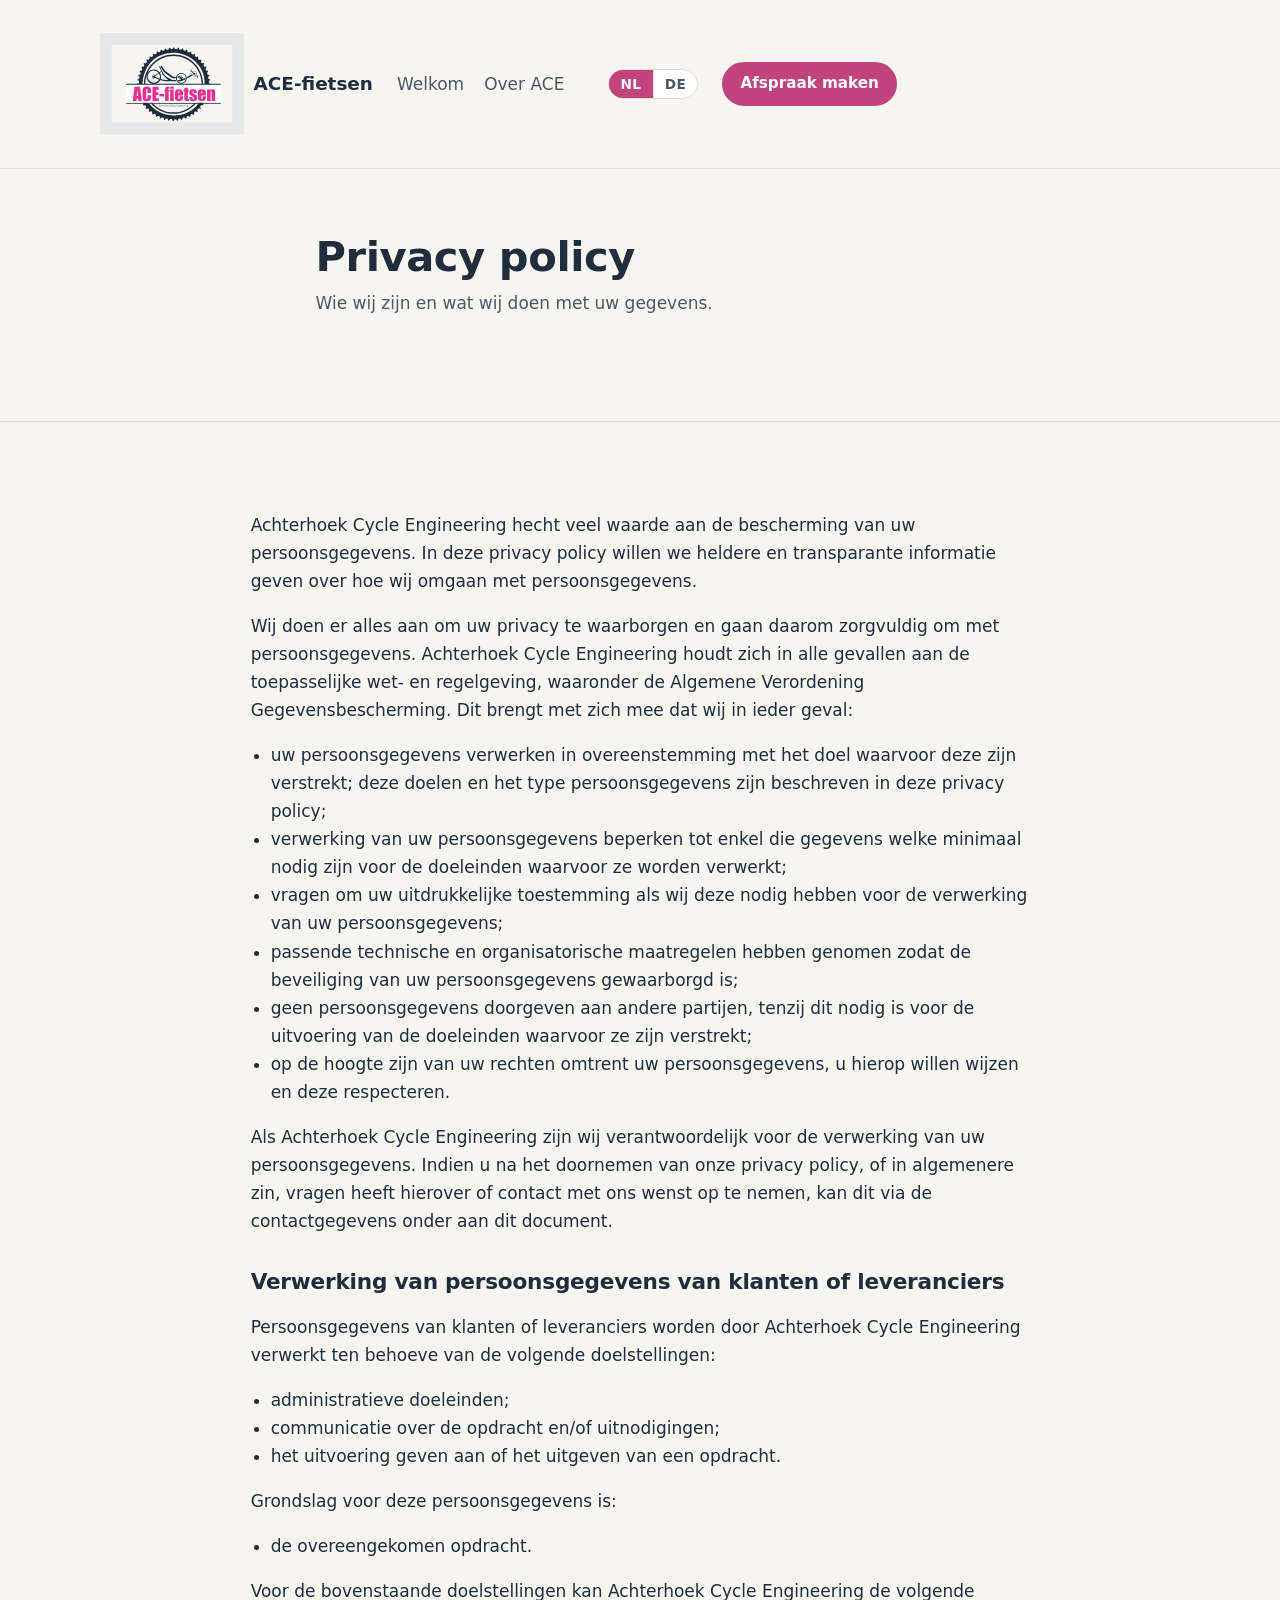
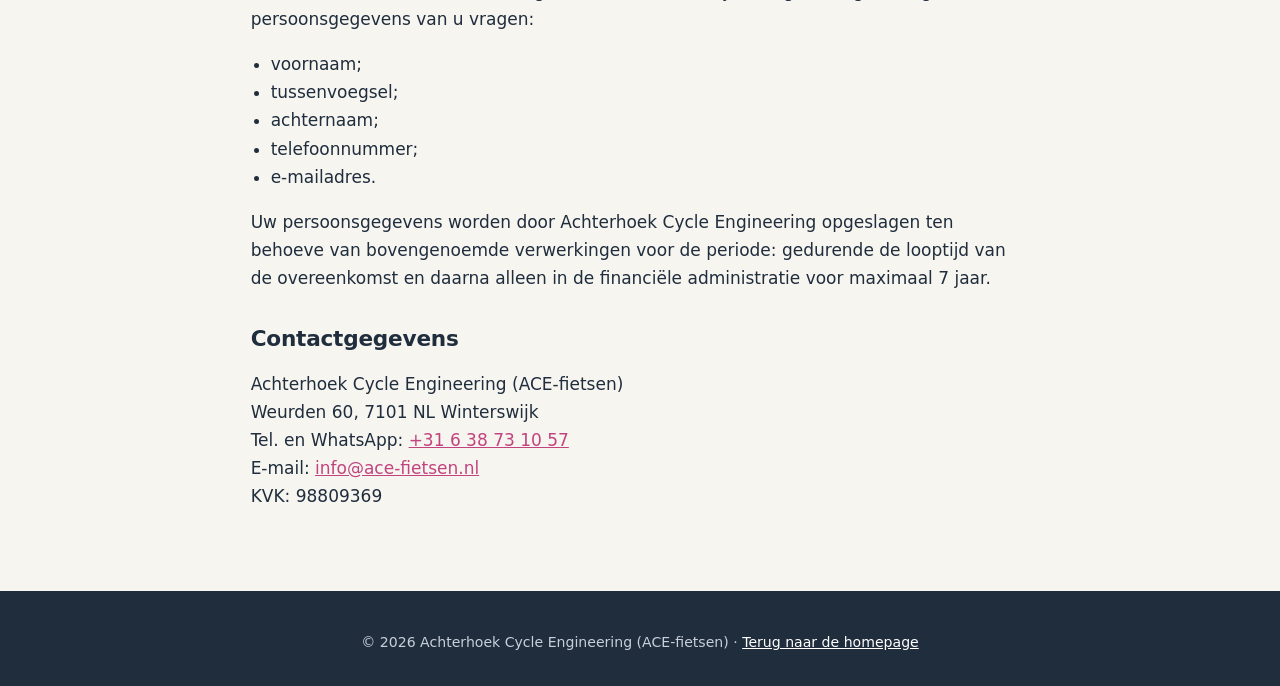
==== commit e3a20d4a: "Mobile nav: remove 'Afspraak maken' menu link, move language toggle to top-right; fix button label c" ====
--- a/privacy.html
+++ b/privacy.html
@@ -6,78 +6,83 @@
   <title>Privacy policy &middot; ACE-fietsen</title>
   <meta name="description" content="Privacy policy van Achterhoek Cycle Engineering (ACE-fietsen)." />
   <meta name="robots" content="noindex" />
+  <script>
+    try { if (localStorage.getItem("ace-lang") === "de") document.documentElement.lang = "de"; } catch (e) { /* ignore */ }
+  </script>
   <link rel="stylesheet" href="css/styles.css" />
   <link rel="icon" type="image/svg+xml" href="pictures/logo_ace-fietsen.svg" />
 </head>
-<body>
-  <a class="skip-link" href="#inhoud">Ga direct naar de inhoud</a>
+<body data-page="privacy" id="top">
+  <a class="skip-link" href="#inhoud" data-i18n="skip">Ga direct naar de inhoud</a>
 
   <header class="site-header">
     <div class="container nav">
       <a class="brand" href="index.html#top" aria-label="ACE-fietsen — startpagina">
-        <img src="pictures/logo_ace-fietsen.svg" alt="" width="36" height="36" style="object-fit:contain" />
+        <img src="pictures/logo_ace-fietsen.svg" alt="" width="144" height="144" style="object-fit:contain" />
         <span>ACE-fietsen <span class="full">&middot; Achterhoek Cycle Engineering</span></span>
       </a>
       <nav aria-label="Hoofdmenu">
         <ul>
-          <li><a href="index.html#welkom">Welkom</a></li>
-          <li><a href="index.html#over-ace">Over ACE</a></li>
-          <li><a href="index.html#afspraak">Afspraak maken</a></li>
-          <li><a href="privacy.html" aria-current="page">Privacy</a></li>
+          <li><a href="index.html#welkom" data-i18n="nav-welkom">Welkom</a></li>
+          <li><a href="index.html#over-ace" data-i18n="nav-over">Over ACE</a></li>
+          <li>
         </ul>
       </nav>
-      <a class="btn sm" href="index.html#afspraak">Afspraak maken</a>
+      <span class="lang" role="group" aria-label="Taal / Sprache">
+        <button type="button" data-lang="nl" aria-pressed="true">NL</button><button type="button" data-lang="de" aria-pressed="false">DE</button>
+      </span>
+      <a class="btn sm" href="index.html#afspraak" data-i18n="cta">Afspraak maken</a>
     </div>
   </header>
 
   <main id="inhoud">
     <section class="page-hero" aria-labelledby="titel">
       <div class="container section-head">
-        <h1 id="titel" style="font-size:clamp(1.8rem,4.5vw,2.6rem);margin:0 0 .5rem">Privacy policy</h1>
-        <p>Wie wij zijn en wat wij doen met uw gegevens.</p>
+        <h1 id="titel" style="font-size:clamp(1.8rem,4.5vw,2.6rem);margin:0 0 .5rem" data-i18n="p-title">Privacy policy</h1>
+        <p data-i18n="p-sub">Wie wij zijn en wat wij doen met uw gegevens.</p>
       </div>
     </section>
 
     <section aria-label="Privacy policy inhoud" style="padding-bottom:4rem">
       <div class="container prose">
-        <p>Achterhoek Cycle Engineering hecht veel waarde aan de bescherming van uw persoonsgegevens. In deze privacy policy willen we heldere en transparante informatie geven over hoe wij omgaan met persoonsgegevens.</p>
-        <p>Wij doen er alles aan om uw privacy te waarborgen en gaan daarom zorgvuldig om met persoonsgegevens. Achterhoek Cycle Engineering houdt zich in alle gevallen aan de toepasselijke wet- en regelgeving, waaronder de Algemene Verordening Gegevensbescherming. Dit brengt met zich mee dat wij in ieder geval:</p>
+        <p data-i18n="pr-1">Achterhoek Cycle Engineering hecht veel waarde aan de bescherming van uw persoonsgegevens. In deze privacy policy willen we heldere en transparante informatie geven over hoe wij omgaan met persoonsgegevens.</p>
+        <p data-i18n="pr-2">Wij doen er alles aan om uw privacy te waarborgen en gaan daarom zorgvuldig om met persoonsgegevens. Achterhoek Cycle Engineering houdt zich in alle gevallen aan de toepasselijke wet- en regelgeving, waaronder de Algemene Verordening Gegevensbescherming. Dit brengt met zich mee dat wij in ieder geval:</p>
         <ul>
-          <li>uw persoonsgegevens verwerken in overeenstemming met het doel waarvoor deze zijn verstrekt; deze doelen en het type persoonsgegevens zijn beschreven in deze privacy policy;</li>
-          <li>verwerking van uw persoonsgegevens beperken tot enkel die gegevens welke minimaal nodig zijn voor de doeleinden waarvoor ze worden verwerkt;</li>
-          <li>vragen om uw uitdrukkelijke toestemming als wij deze nodig hebben voor de verwerking van uw persoonsgegevens;</li>
-          <li>passende technische en organisatorische maatregelen hebben genomen zodat de beveiliging van uw persoonsgegevens gewaarborgd is;</li>
-          <li>geen persoonsgegevens doorgeven aan andere partijen, tenzij dit nodig is voor de uitvoering van de doeleinden waarvoor ze zijn verstrekt;</li>
-          <li>op de hoogte zijn van uw rechten omtrent uw persoonsgegevens, u hierop willen wijzen en deze respecteren.</li>
+          <li data-i18n="pr-3a">uw persoonsgegevens verwerken in overeenstemming met het doel waarvoor deze zijn verstrekt; deze doelen en het type persoonsgegevens zijn beschreven in deze privacy policy;</li>
+          <li data-i18n="pr-3b">verwerking van uw persoonsgegevens beperken tot enkel die gegevens welke minimaal nodig zijn voor de doeleinden waarvoor ze worden verwerkt;</li>
+          <li data-i18n="pr-3c">vragen om uw uitdrukkelijke toestemming als wij deze nodig hebben voor de verwerking van uw persoonsgegevens;</li>
+          <li data-i18n="pr-3d">passende technische en organisatorische maatregelen hebben genomen zodat de beveiliging van uw persoonsgegevens gewaarborgd is;</li>
+          <li data-i18n="pr-3e">geen persoonsgegevens doorgeven aan andere partijen, tenzij dit nodig is voor de uitvoering van de doeleinden waarvoor ze zijn verstrekt;</li>
+          <li data-i18n="pr-3f">op de hoogte zijn van uw rechten omtrent uw persoonsgegevens, u hierop willen wijzen en deze respecteren.</li>
         </ul>
-        <p>Als Achterhoek Cycle Engineering zijn wij verantwoordelijk voor de verwerking van uw persoonsgegevens. Indien u na het doornemen van onze privacy policy, of in algemenere zin, vragen heeft hierover of contact met ons wenst op te nemen, kan dit via de contactgegevens onder aan dit document.</p>
+        <p data-i18n="pr-4">Als Achterhoek Cycle Engineering zijn wij verantwoordelijk voor de verwerking van uw persoonsgegevens. Indien u na het doornemen van onze privacy policy, of in algemenere zin, vragen heeft hierover of contact met ons wenst op te nemen, kan dit via de contactgegevens onder aan dit document.</p>
 
-        <h2>Verwerking van persoonsgegevens van klanten of leveranciers</h2>
-        <p>Persoonsgegevens van klanten of leveranciers worden door Achterhoek Cycle Engineering verwerkt ten behoeve van de volgende doelstellingen:</p>
+        <h2 data-i18n="pr-h1">Verwerking van persoonsgegevens van klanten of leveranciers</h2>
+        <p data-i18n="pr-v1">Persoonsgegevens van klanten of leveranciers worden door Achterhoek Cycle Engineering verwerkt ten behoeve van de volgende doelstellingen:</p>
         <ul>
-          <li>administratieve doeleinden;</li>
-          <li>communicatie over de opdracht en/of uitnodigingen;</li>
-          <li>het uitvoering geven aan of het uitgeven van een opdracht.</li>
+          <li data-i18n="pr-v2">administratieve doeleinden;</li>
+          <li data-i18n="pr-v3">communicatie over de opdracht en/of uitnodigingen;</li>
+          <li data-i18n="pr-v4">het uitvoering geven aan of het uitgeven van een opdracht.</li>
         </ul>
-        <p>Grondslag voor deze persoonsgegevens is:</p>
+        <p data-i18n="pr-v5">Grondslag voor deze persoonsgegevens is:</p>
         <ul>
-          <li>de overeengekomen opdracht.</li>
+          <li data-i18n="pr-v6">de overeengekomen opdracht.</li>
         </ul>
-        <p>Voor de bovenstaande doelstellingen kan Achterhoek Cycle Engineering de volgende persoonsgegevens van u vragen:</p>
+        <p data-i18n="pr-d0">Voor de bovenstaande doelstellingen kan Achterhoek Cycle Engineering de volgende persoonsgegevens van u vragen:</p>
         <ul>
-          <li>voornaam;</li>
-          <li>tussenvoegsel;</li>
-          <li>achternaam;</li>
-          <li>telefoonnummer;</li>
-          <li>e-mailadres.</li>
+          <li data-i18n="pr-d1">voornaam;</li>
+          <li data-i18n="pr-d2">tussenvoegsel;</li>
+          <li data-i18n="pr-d3">achternaam;</li>
+          <li data-i18n="pr-d4">telefoonnummer;</li>
+          <li data-i18n="pr-d5">e-mailadres.</li>
         </ul>
-        <p>Uw persoonsgegevens worden door Achterhoek Cycle Engineering opgeslagen ten behoeve van bovengenoemde verwerkingen voor de periode: gedurende de looptijd van de overeenkomst en daarna alleen in de financiële administratie voor maximaal 7 jaar.</p>
+        <p data-i18n="pr-d6">Uw persoonsgegevens worden door Achterhoek Cycle Engineering opgeslagen ten behoeve van bovengenoemde verwerkingen voor de periode: gedurende de looptijd van de overeenkomst en daarna alleen in de financiële administratie voor maximaal 7 jaar.</p>
 
-        <h2>Contactgegevens</h2>
-        <p>
+        <h2 data-i18n="pr-h2">Contactgegevens</h2>
+        <p data-i18n="pr-c1">
           Achterhoek Cycle Engineering (ACE-fietsen)<br />
           Weurden 60, 7101 NL Winterswijk<br />
-          Tel. en WhatsApp: <a href="tel:+31638731057">06 38 73 10 57</a><br />
+          Tel. en WhatsApp: <a href="tel:+31638731057">+31 6 38 73 10 57</a><br />
           E-mail: <a href="mailto:info@ace-fietsen.nl">info@ace-fietsen.nl</a><br />
           KVK: 98809369
         </p>
@@ -88,11 +93,12 @@
   <footer class="site-footer">
     <div class="container">
       <div class="footer-bottom" style="border-top:0;margin-top:0;padding-top:0;justify-content:center">
-        <span>&copy; <span id="year">2026</span> Achterhoek Cycle Engineering (ACE-fietsen) &middot; <a href="index.html">Terug naar de homepage</a></span>
+        <span>&copy; <span id="year">2026</span> Achterhoek Cycle Engineering (ACE-fietsen) &middot; <a href="index.html" data-i18n="ft-back">Terug naar de homepage</a></span>
       </div>
     </div>
   </footer>
 
+  <script src="js/i18n.js"></script>
   <script>document.getElementById('year').textContent = new Date().getFullYear();</script>
 </body>
 </html>
--- a/css/styles.css
+++ b/css/styles.css
@@ -1,23 +1,26 @@
 /* ── ACE-fietsen · design tokens ─────────────────────────────── */
 :root {
-  --ink:        #1c2420;   /* near-black green */
-  --ink-soft:   #46524b;
+  --ink:        #1f2d3d;   /* logo deep navy */
+  --ink-soft:   #4b5866;
   --bg:         #f7f5f0;   /* warm paper */
   --card:       #ffffff;
-  --accent:     #1f6f4a;   /* deep bicycle-green */
-  --accent-dk:  #155236;
-  --accent-lt:  #e3efe8;
+  --accent:     #c2447f;   /* magenta */
+  --accent-dk:  #9c2f63;
+  --accent-lt:  #f2cfe3;
   --amber:      #c97a1e;
   --warn-bg:    #fdf3e3;
   --line:       #e0ddd2;
   --radius:     14px;
-  --shadow:     0 10px 30px rgba(28, 36, 32, .08);
+  --shadow:     0 10px 30px rgba(31, 45, 61, .08);
   --maxw:       1080px;
 }
 
 * { box-sizing: border-box; }
 
-html { scroll-behavior: smooth; }
+html { scroll-padding-top: 180px; }
+@media (prefers-reduced-motion: no-preference) {
+  html { scroll-behavior: smooth; }
+}
 
 body {
   margin: 0;
@@ -108,12 +111,38 @@
 }
 .nav ul a:hover { color: var(--accent); text-decoration: underline; }
 
+/* language toggle */
+.lang {
+  display: inline-flex;
+  align-items: center;
+  border: 1px solid var(--line);
+  border-radius: 999px;
+  overflow: hidden;
+  background: var(--card);
+}
+.lang button {
+  appearance: none;
+  border: 0;
+  background: transparent;
+  padding: .35rem .7rem;
+  font: inherit;
+  font-size: .85rem;
+  font-weight: 700;
+  letter-spacing: .03em;
+  color: var(--ink-soft);
+  cursor: pointer;
+  line-height: 1.2;
+}
+.lang button:first-child { border-right: 1px solid var(--line); }
+.lang button[aria-pressed="true"] { background: var(--accent); color: #fff; }
+.lang button:hover:not([aria-pressed="true"]) { color: var(--accent); }
+
 .btn {
   display: inline-flex;
   align-items: center;
   gap: .5rem;
   background: var(--accent);
-  color: #fff !important;
+  color: #fff;
   font-weight: 600;
   text-decoration: none;
   padding: .7rem 1.3rem;
@@ -125,12 +154,12 @@
 }
 .btn:hover { background: var(--accent-dk); border-color: var(--accent-dk); }
 .btn:active { transform: translateY(1px); }
-.btn.ghost {
-  background: transparent;
-  color: var(--ink) !important;
-  border-color: var(--ink);
-}
-.btn.ghost:hover { background: var(--ink); color: #fff !important; }
+/* Keep the label readable on hover/tap: a:hover (0,1,1) would otherwise
+   override .btn (0,1,0) and turn the text the accent color. */
+.btn,
+.btn:hover,
+.btn:active,
+.btn:focus-visible { color: #fff; }
 .btn.sm { padding: .45rem 1rem; font-size: .95rem; }
 
 /* ── Hero ────────────────────────────────────────────────────── */
@@ -147,7 +176,7 @@
   font-weight: 700;
   letter-spacing: .08em;
   text-transform: uppercase;
-  color: var(--accent);
+  color: var(--accent-dk);
   background: var(--accent-lt);
   padding: .35rem .9rem;
   border-radius: 999px;
@@ -166,30 +195,9 @@
   margin: 0 0 1.75rem;
 }
 
-.hero .actions { display: flex; flex-wrap: wrap; gap: .9rem; }
-
-.hours-note {
-  margin-top: 2rem;
-  background: var(--warn-bg);
-  border: 1px solid #f0dcb8;
-  color: #7a4a0d;
-  font-weight: 600;
-  padding: .8rem 1.1rem;
-  border-radius: var(--radius);
-  display: inline-flex;
-  align-items: center;
-  gap: .55rem;
-  max-width: 100%;
-}
-.hours-note svg { flex: none; }
-
-/* hero visual */
-.hero-art {
-  justify-self: center;
-  width: min(420px, 100%);
-}
-/* a stylized long-bike silhouette */
-.hero-art svg { width: 100%; height: auto; display: block; }
+.hero-lead { margin-bottom: 1.75rem; }
+.hero-lead p.lead { margin: 0; }
+#afspraak .section-head { margin-bottom: 1.1rem; }
 
 /* ── Sections ────────────────────────────────────────────────── */
 section { padding: clamp(2.5rem, 6vw, 4.5rem) 0; }
@@ -228,68 +236,53 @@
 /* about */
 .about { display: grid; gap: 1rem; max-width: 72ch; }
 .about p { margin: 0; }
-.about p.lead { font-size: 1.15rem; color: var(--ink); }
-.sig { color: var(--ink-soft); font-style: italic; }
 
 /* booking grid */
-.booking { display: grid; gap: 1.5rem; grid-template-columns: 1fr; }
-@media (min-width: 800px) { .booking { grid-template-columns: 1.05fr .95fr; } }
+.booking { display: grid; gap: 1.5rem; grid-template-columns: 1fr; max-width: 64ch; }
 
 .contact-list {
   list-style: none;
-  margin: 1.5rem 0 0;
+  margin: 1rem 0 0;
   padding: 0;
   display: grid;
-  gap: .9rem;
+  gap: .7rem;
 }
 .contact-list li {
   display: flex;
-  gap: .9rem;
-  align-items: flex-start;
+  gap: .8rem;
+  align-items: center;
   background: var(--card);
   border: 1px solid var(--line);
-  padding: .9rem 1.1rem;
+  padding: .75rem 1rem;
   border-radius: var(--radius);
 }
 .contact-list .icon { color: var(--accent); flex: none; margin-top: .15rem; }
 .contact-list .icon svg { width: 22px; height: 22px; }
-.contact-list b { display: block; font-size: .9rem; color: var(--ink-soft); font-weight: 600; }
+.wa-box { display: flex; flex-direction: column; align-items: flex-start; gap: .55rem; }
+.wa-box > span { display: inline; }
+.contact-list li:has(> .wa-box) { align-items: flex-start; }
+.contact-list b { display:inline; font-size:.95rem; color:var(--ink); font-weight:600; margin-right:.5ch; }
+.contact-soft { font-weight: 400; color: var(--ink-soft); }
 .contact-list a { text-decoration: none; font-weight: 600; }
 .contact-list a:hover { text-decoration: underline; }
-
-.form-card {
-  background: var(--card);
-  border: 1px solid var(--line);
-  border-radius: var(--radius);
-  padding: 1.5rem;
-  box-shadow: var(--shadow);
-  align-self: start;
-}
-.form-card h3 { margin: 0 0 1rem; }
-.field { margin-bottom: 1rem; }
-.field label { display: block; font-weight: 600; margin-bottom: .35rem; }
-.field .req { color: var(--amber); font-weight: 700; }
-.field input, .field textarea {
-  width: 100%;
-  font: inherit;
-  color: inherit;
-  padding: .7rem .85rem;
-  border: 1.5px solid var(--line);
-  border-radius: 10px;
-  background: #fdfcfa;
-}
-.field input:focus, .field textarea:focus {
-  outline: none;
+.contact-list .btn.wa {
+  margin: 0;
+  padding: .45rem .9rem;
+  font-size: .88rem;
+  font-weight: 600;
+  white-space: nowrap;
+  color: #fff;
+  background: var(--accent);
   border-color: var(--accent);
-  box-shadow: 0 0 0 3px var(--accent-lt);
-}
-.field textarea { min-height: 120px; resize: vertical; }
-.form-note { font-size: .9rem; color: var(--ink-soft); margin: .9rem 0 1rem; }
+}
+.contact-list .btn.wa:hover { background: var(--accent-dk); border-color: var(--accent-dk); text-decoration: none;
+}
+@media (max-width: 480px) { .contact-list .btn.wa { margin-left: 0; margin-top: .4rem; } }
 
 /* footer */
 .site-footer {
   background: var(--ink);
-  color: #cfd6d1;
+  color: #c8d0da;
   padding: 2.5rem 0 2rem;
 }
 .site-footer a { color: #fff; }
@@ -310,7 +303,7 @@
 .footer-bottom {
   margin-top: 2rem;
   padding-top: 1.25rem;
-  border-top: 1px solid #35403a;
+  border-top: 1px solid #3a4a5c;
   font-size: .88rem;
   display: flex;
   flex-wrap: wrap;
@@ -323,3 +316,37 @@
 .prose h2 { font-size: 1.35rem; margin-top: 2.2rem; }
 .prose ul { padding-left: 1.25rem; }
 .page-hero { padding-top: clamp(2.5rem, 6vw, 4rem); }
+
+/* ── Mobile ──────────────────────────────────────────────────── */
+@media (max-width: 640px) {
+  body { font-size: 1rem; }
+
+  .site-header { top: 0; }
+  .nav {
+    flex-wrap: wrap;
+    gap: .5rem 1rem;
+    padding: .6rem 0;
+    row-gap: .15rem;
+    justify-content: space-between;
+  }
+  .brand { font-size: 1.05rem; }
+  .brand img { width: 120px; height: 120px; }
+  .nav ul { flex: 1 1 100%; justify-content: space-between; gap: .1rem .9rem; order: 4; }
+  .nav .btn { margin-left: auto; order: 2; }
+  .nav .lang { order: 3; margin-left: 0; }
+
+  .hero { padding-top: 2.5rem; }
+
+  .card { padding: 1.15rem; }
+  .section-head { margin-bottom: 1.5rem; }
+
+  .contact-list li { flex-direction: row; padding: .8rem .9rem; gap: .7rem; }
+  .contact-list span:last-child { min-width: 0; }
+
+  .footer-grid { grid-template-columns: 1fr; gap: 1.5rem; }
+  .footer-bottom { flex-direction: column; align-items: flex-start; gap: .35rem; }
+}
+
+@media (max-width: 380px) {
+  .nav .btn.sm { padding: .4rem .8rem; font-size: .85rem; }
+}
